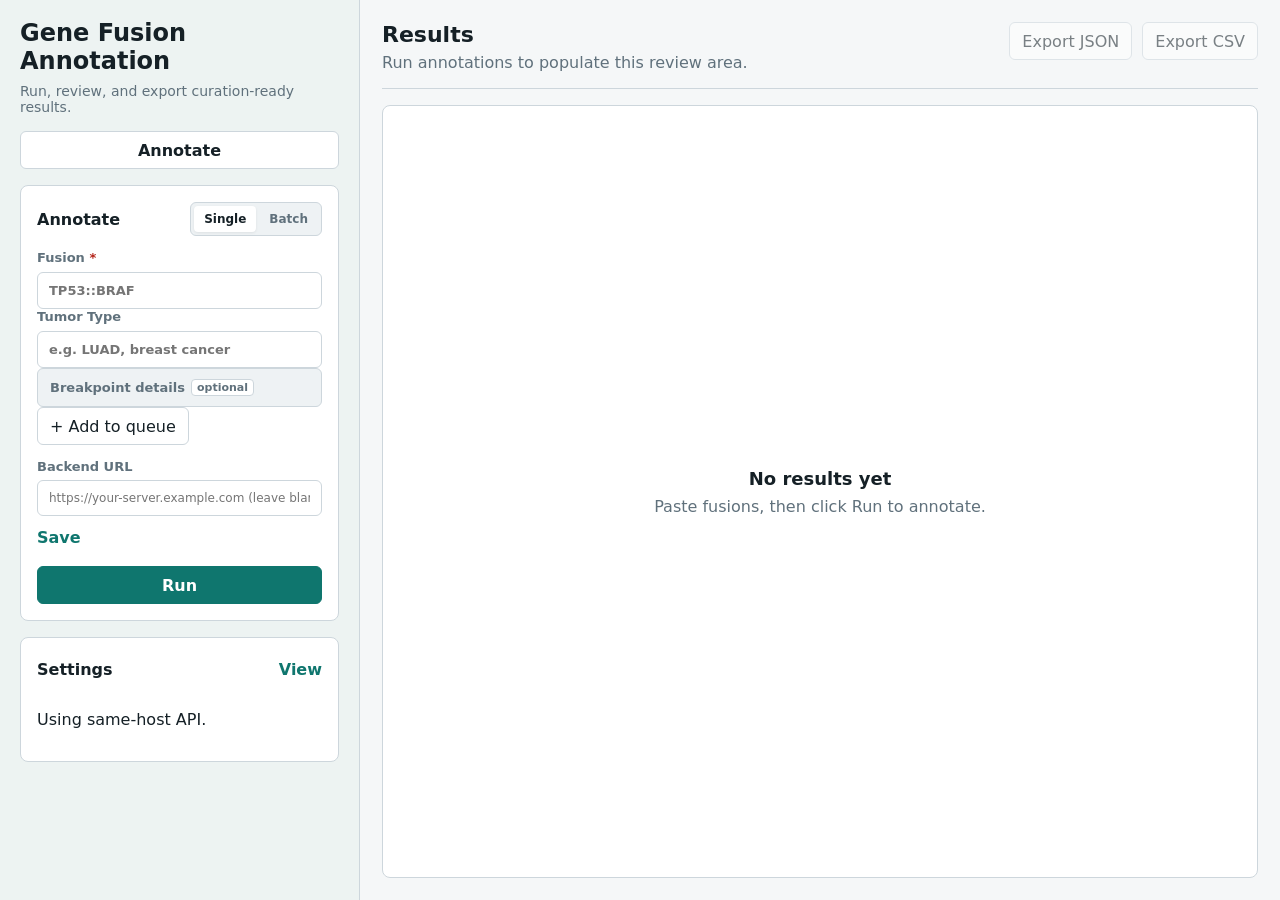
==== src/static/index.html @ 39691797 "Merge a554020ccf8bbc1098bfeec6107797ecc9e87c4e into 196c537ef60b10c49797d7b9e6ab9205f892b9ea" ====
<!doctype html>
<html lang="en">
  <head>
    <meta charset="utf-8" />
    <meta name="viewport" content="width=device-width, initial-scale=1" />
    <title>Agentic Cancer Gene Classification</title>
    <link rel="stylesheet" href="styles.css" />
  </head>
  <body>
    <div class="app-shell">
      <aside class="sidebar">
        <div class="brand">
          <h1>Gene Fusion Annotation</h1>
          <p>Run, review, and export curation-ready results.</p>
        </div>

        <nav class="app-tabs" aria-label="App sections">
          <button class="app-tab active" id="nav-annotate" type="button">Annotate</button>
          <button class="app-tab hidden" id="nav-benchmark" type="button">Benchmark</button>
        </nav>

        <section class="panel" id="annotate-panel">
          <div class="section-heading">
            <h2>Annotate</h2>
            <div class="input-mode-tabs">
              <button class="mode-tab active" id="tab-single" type="button">Single</button>
              <button class="mode-tab" id="tab-batch" type="button">Batch</button>
            </div>
          </div>

          <!-- Single entry mode -->
          <div id="single-mode">
            <label class="field">
              <span>Fusion <span class="required-star">*</span></span>
              <input id="single-fusion" type="text" placeholder="TP53::BRAF" autocomplete="off" spellcheck="false" />
            </label>
            <label class="field">
              <span>Tumor Type</span>
              <input id="single-tumor-type" type="text" placeholder="e.g. LUAD, breast cancer" autocomplete="off" />
            </label>
            <details class="breakpoint-section">
              <summary>Breakpoint details <span class="optional-tag">optional</span></summary>
              <div class="breakpoint-grid">
                <label class="field"><span>5' Exon</span><input id="single-five-exon" type="number" min="1" placeholder="e.g. 5" /></label>
                <label class="field"><span>3' Exon</span><input id="single-three-exon" type="number" min="1" placeholder="e.g. 12" /></label>
                <label class="field"><span>5' Genomic</span><input id="single-five-genomic" type="text" placeholder="chr1:12345" /></label>
                <label class="field"><span>3' Genomic</span><input id="single-three-genomic" type="text" placeholder="chr2:67890" /></label>
                <label class="field"><span>5' Transcript</span><input id="single-five-transcript" type="text" placeholder="NM_..." /></label>
                <label class="field"><span>3' Transcript</span><input id="single-three-transcript" type="text" placeholder="NM_..." /></label>
              </div>
            </details>
            <button id="add-fusion-btn" type="button">+ Add to queue</button>
            <div id="fusion-queue" class="hidden">
              <div class="queue-header">
                <span id="queue-count" class="field-label">0 queued</span>
                <button id="clear-queue-btn" class="text-button" type="button">Clear all</button>
              </div>
              <ul id="queue-list" class="queue-list"></ul>
            </div>
          </div>

          <!-- Batch mode -->
          <div id="batch-mode" class="hidden">
            <div class="batch-grid-wrap">
              <div class="batch-grid-scroll">
                <table class="batch-grid">
                  <colgroup>
                    <col style="width:28px" />
                    <col style="min-width:140px" />
                    <col style="min-width:110px" />
                    <col style="min-width:62px" />
                    <col style="min-width:62px" />
                    <col style="min-width:100px" />
                    <col style="min-width:100px" />
                    <col style="min-width:105px" />
                    <col style="min-width:105px" />
                    <col style="width:30px" />
                  </colgroup>
                  <thead>
                    <tr>
                      <th class="grid-rn"></th>
                      <th class="grid-th grid-th-required">Fusion *</th>
                      <th class="grid-th grid-th-optional">Tumor Type</th>
                      <th class="grid-th grid-th-optional">5′ Exon</th>
                      <th class="grid-th grid-th-optional">3′ Exon</th>
                      <th class="grid-th grid-th-optional">5′ Genomic</th>
                      <th class="grid-th grid-th-optional">3′ Genomic</th>
                      <th class="grid-th grid-th-optional">5′ Transcript</th>
                      <th class="grid-th grid-th-optional">3′ Transcript</th>
                      <th class="grid-del-header"></th>
                    </tr>
                  </thead>
                  <tbody id="batch-grid-body"></tbody>
                </table>
              </div>
              <div class="batch-grid-footer">
                <button id="add-row-btn" class="text-button" type="button">+ Add row</button>
                <span class="field-hint" id="batch-hint"></span>
              </div>
              <p class="batch-legend">* Required · <em>italic</em> columns are optional</p>
            </div>
          </div>

          <div class="api-url-row">
            <span class="field-label">Backend URL</span>
            <input
              id="api-base-url-input"
              type="text"
              placeholder="https://your-server.example.com (leave blank for same-host)"
              autocomplete="off"
            />
            <button class="text-button" id="save-api-url" type="button">Save</button>
          </div>

          <label class="field hidden" id="annotate-backend-field">
            <span>Local Backend</span>
            <select id="annotate-local-backend">
              <option value="">Anthropic SDK</option>
              <option value="claude-code">Claude Code</option>
              <option value="codex">Codex</option>
              <option value="antigravity">Antigravity</option>
            </select>
          </label>

          <button class="primary-action" id="run-button" type="button">Run</button>
        </section>

        <section class="panel hidden" id="benchmark-panel">
          <div class="section-heading">
            <h2>Benchmark</h2>
          </div>

          <label class="field">
            <span>Holdout Genes</span>
            <input id="benchmark-max-genes" type="number" min="1" placeholder="All" />
          </label>

          <label class="field">
            <span>LLM Judge</span>
            <select id="benchmark-judge">
              <option value="skip" selected>Skip</option>
              <option value="run">Run</option>
            </select>
          </label>

          <label class="field">
            <span>Backend</span>
            <select id="benchmark-local-backend">
              <option value="">SDK</option>
              <option value="claude-code">Claude Code</option>
              <option value="codex">Codex</option>
              <option value="antigravity">Antigravity</option>
            </select>
          </label>

          <button class="primary-action" id="run-benchmark-button" type="button">Run Benchmark</button>
        </section>

        <section class="panel compact">
          <div class="section-heading inline">
            <h2>Settings</h2>
            <button class="text-button" id="open-setup" type="button">View</button>
          </div>
          <p id="setup-summary">Configure API tokens and backend URL.</p>
        </section>
      </aside>

      <main class="workspace">
        <header class="workspace-header">
          <div>
            <h2 id="workspace-title">Results</h2>
            <p id="run-summary">Run annotations to populate this review area.</p>
          </div>
          <div class="actions">
            <button id="export-json" type="button" disabled>Export JSON</button>
            <button id="export-csv" type="button" disabled>Export CSV</button>
          </div>
        </header>

        <section class="status-box hidden" id="message-box"></section>

        <div class="results-layout">
          <nav class="gene-index" id="gene-index" aria-label="Gene index"></nav>
          <section class="results-window" id="results-window">
            <div class="empty-state">
              <h3>No results yet</h3>
              <p>Paste fusions, then click Run to annotate.</p>
            </div>
          </section>
        </div>
      </main>
    </div>

    <div class="modal-backdrop hidden" id="setup-modal" role="presentation">
      <section
        class="setup-modal"
        role="dialog"
        aria-modal="true"
        aria-labelledby="setup-title"
      >
        <div class="modal-header">
          <div>
            <h2 id="setup-title">Settings</h2>
            <p>Configure API keys and backend connection.</p>
          </div>
          <button class="icon-button" id="close-setup" type="button" aria-label="Close">x</button>
        </div>

        <section class="integration-panel">
          <div class="setup-card-header">
            <div>
              <h3>Backend API URL</h3>
              <p id="api-url-status">Configure the annotation server URL for GitHub Pages hosting.</p>
            </div>
          </div>
          <p>
            When running this app from GitHub Pages, point it at your deployed
            AGCG API server. Leave blank when serving from the same host as the API.
          </p>
          <div class="installer-box">
            <span>Server URL</span>
            <input
              id="api-base-url-modal"
              type="text"
              autocomplete="off"
              placeholder="https://your-server.example.com"
            />
            <button id="save-api-url-modal" type="button">Save Backend URL</button>
          </div>
        </section>

        <section class="integration-panel">
          <div class="setup-card-header">
            <div>
              <h3>OncoKB API token</h3>
              <p id="oncokb-status">Configure OncoKB membership lookup.</p>
            </div>
          </div>
          <p>
            Paste your OncoKB API token to enable membership lookup during annotation.
            The token is sent with each API request.
          </p>
          <div class="installer-box">
            <span>API token</span>
            <input
              id="oncokb-token-input"
              type="password"
              autocomplete="off"
              placeholder="Paste OncoKB API token"
            />
            <button id="save-oncokb-token" type="button">Save OncoKB Token</button>
          </div>
          <a href="https://www.oncokb.org/account/settings" target="_blank" rel="noreferrer">
            OncoKB account settings
          </a>
        </section>

        <section class="integration-panel">
          <div class="setup-card-header">
            <div>
              <h3>NCBI API key</h3>
              <p id="ncbi-status">Improves PubMed retrieval throughput.</p>
            </div>
          </div>
          <p>
            Add an NCBI API key to raise PubMed E-utilities limits during literature retrieval.
          </p>
          <div class="installer-box">
            <span>API key</span>
            <input
              id="ncbi-api-key-input"
              type="password"
              autocomplete="off"
              placeholder="Paste NCBI API key"
            />
            <button id="save-ncbi-api-key" type="button">Save NCBI API Key</button>
          </div>
          <a href="https://support.nlm.nih.gov/kbArticle/?pn=KA-05317" target="_blank" rel="noreferrer">
            NCBI API key setup
          </a>
        </section>

        <section class="install-output hidden" id="install-output"></section>

        <div class="modal-footer">
          <button class="primary-action" id="dismiss-setup" type="button">Done</button>
        </div>
      </section>
    </div>

    <script src="app.js"></script>
  </body>
</html>
---- src/static/styles.css ----
:root {
  color-scheme: light;
  --bg: #f5f7f8;
  --surface: #ffffff;
  --surface-strong: #eef2f4;
  --line: #cdd6dc;
  --text: #152026;
  --muted: #60717c;
  --accent: #0f766e;
  --accent-strong: #0b5f59;
  --danger: #b42318;
  --warning: #9a6700;
  --ok: #157347;
  --shadow: 0 18px 40px rgba(22, 34, 42, 0.12);
}

* {
  box-sizing: border-box;
}

body {
  margin: 0;
  min-height: 100vh;
  overflow: hidden;
  background: var(--bg);
  color: var(--text);
  font-family:
    Inter, ui-sans-serif, system-ui, -apple-system, BlinkMacSystemFont, "Segoe UI",
    sans-serif;
  letter-spacing: 0;
}

button,
input,
select,
textarea {
  font: inherit;
}

button {
  border: 1px solid var(--line);
  background: var(--surface);
  color: var(--text);
  border-radius: 6px;
  min-height: 38px;
  padding: 8px 12px;
  cursor: pointer;
}

button:disabled {
  cursor: not-allowed;
  opacity: 0.55;
}

.app-shell {
  display: grid;
  grid-template-columns: minmax(300px, 360px) 1fr;
  height: 100vh;
  min-height: 0;
  overflow: hidden;
}

.sidebar {
  display: flex;
  flex-direction: column;
  gap: 16px;
  min-height: 0;
  overflow: auto;
  border-right: 1px solid var(--line);
  background: #edf3f2;
  padding: 20px;
}

.brand h1,
.brand p,
.workspace-header h2,
.workspace-header p,
.section-heading h2,
.setup-modal h2,
.setup-modal h3,
.setup-modal p {
  margin: 0;
}

.brand h1 {
  font-size: 24px;
  line-height: 1.15;
}

.brand p {
  margin-top: 8px;
  color: var(--muted);
  font-size: 14px;
}

.panel {
  display: flex;
  flex-direction: column;
  gap: 14px;
  border: 1px solid var(--line);
  border-radius: 8px;
  background: var(--surface);
  padding: 16px;
}

.panel.compact {
  gap: 10px;
}

.app-tabs {
  display: flex;
  gap: 6px;
}

.app-tab {
  flex: 1;
  border-color: transparent;
  background: transparent;
  color: var(--muted);
  font-weight: 700;
}

.app-tab.active {
  border-color: var(--line);
  background: var(--surface);
  color: var(--text);
}

.section-heading {
  display: flex;
  align-items: center;
  justify-content: space-between;
}

.section-heading h2 {
  font-size: 16px;
}

.section-heading.inline {
  gap: 10px;
}

.field {
  display: flex;
  flex-direction: column;
  gap: 7px;
  color: var(--muted);
  font-size: 13px;
  font-weight: 600;
}

.field-hint {
  color: var(--accent);
  font-size: 12px;
  font-weight: 600;
}

.field-label {
  color: var(--muted);
  font-size: 13px;
  font-weight: 600;
}

textarea,
input,
select {
  width: 100%;
  border: 1px solid var(--line);
  border-radius: 6px;
  background: var(--surface);
  color: var(--text);
  padding: 10px 11px;
}

textarea {
  resize: vertical;
  min-height: 120px;
  line-height: 1.45;
}

.api-url-row {
  display: flex;
  flex-direction: column;
  gap: 6px;
}

.api-url-row input {
  font-size: 12px;
}

.api-url-row .text-button {
  align-self: flex-start;
}

.primary-action {
  border-color: var(--accent);
  background: var(--accent);
  color: #ffffff;
  font-weight: 700;
}

.primary-action:hover:not(:disabled) {
  background: var(--accent-strong);
}

.text-button {
  min-height: 30px;
  border: 0;
  padding: 4px 0;
  background: transparent;
  color: var(--accent);
  font-weight: 700;
}

.workspace {
  display: flex;
  flex-direction: column;
  min-width: 0;
  min-height: 0;
  overflow: hidden;
  padding: 22px;
}

.workspace-header {
  display: flex;
  align-items: flex-start;
  justify-content: space-between;
  gap: 18px;
  border-bottom: 1px solid var(--line);
  padding-bottom: 16px;
}

.workspace-header h2 {
  font-size: 22px;
}

.workspace-header p {
  margin-top: 6px;
  color: var(--muted);
}

.actions {
  display: flex;
  flex-wrap: wrap;
  gap: 10px;
}

.status-box {
  margin-top: 12px;
  border: 1px solid var(--line);
  border-radius: 8px;
  background: var(--surface);
  padding: 12px 14px;
}

.status-box.error {
  border-color: #f3b4af;
  background: #fff4f2;
  color: var(--danger);
}

.status-box.info {
  border-color: #b9d9d5;
  background: #eef9f7;
}

/* Gene index + results layout */

.results-layout {
  display: flex;
  flex: 1;
  min-height: 0;
  gap: 12px;
  margin-top: 16px;
}

.gene-index {
  display: flex;
  flex-direction: column;
  gap: 2px;
  width: 130px;
  flex-shrink: 0;
  overflow-y: auto;
  padding: 4px 0;
}

.gene-index:empty {
  display: none;
}

.gene-index-item {
  border: 1px solid transparent;
  border-radius: 6px;
  background: transparent;
  color: var(--muted);
  padding: 5px 8px;
  text-align: left;
  font-size: 12px;
  font-weight: 600;
  min-height: 0;
  cursor: pointer;
  white-space: nowrap;
  overflow: hidden;
  text-overflow: ellipsis;
  transition: background 0.1s, color 0.1s;
}

.gene-index-item:hover {
  background: var(--surface-strong);
  color: var(--text);
  border-color: var(--line);
}

.gene-index-item.active {
  background: var(--surface-strong);
  color: var(--accent);
  border-color: var(--line);
}

.results-window {
  flex: 1;
  min-height: 0;
  border: 1px solid var(--line);
  border-radius: 8px;
  background: var(--surface);
  overflow-y: auto;
  overflow-x: hidden;
}

.empty-state {
  display: grid;
  min-height: 100%;
  place-content: center;
  padding: 20px;
  text-align: center;
}

.empty-state h3 {
  margin: 0;
  font-size: 18px;
}

.empty-state p {
  margin: 8px 0 0;
  color: var(--muted);
}

.annotation-list {
  display: grid;
  gap: 14px;
  padding: 14px;
}

.annotation-card {
  border: 1px solid var(--line);
  border-radius: 8px;
  padding: 14px;
  background: #fbfcfc;
}

.annotation-card header {
  display: flex;
  align-items: baseline;
  justify-content: space-between;
  gap: 12px;
  margin-bottom: 12px;
}

.annotation-card h3 {
  margin: 0;
  font-size: 18px;
}

.annotation-card .subtle {
  color: var(--muted);
  font-size: 13px;
}

.review-badges {
  display: flex;
  flex-wrap: wrap;
  gap: 6px;
  margin-top: 8px;
}

.review-badge {
  display: inline-flex;
  align-items: center;
  min-height: 24px;
  border: 1px solid var(--line);
  border-radius: 999px;
  padding: 3px 8px;
  background: var(--surface-strong);
  color: var(--muted);
  font-size: 12px;
  font-weight: 700;
  line-height: 1.2;
  white-space: nowrap;
}

.review-badge.high {
  border-color: #b8dec9;
  background: #dff3e8;
  color: var(--ok);
}

.review-badge.medium {
  border-color: #d4c39b;
  background: #fff6db;
  color: #7c5a00;
}

.review-badge.context {
  border-color: #b9d9d5;
  background: #eef9f7;
  color: var(--accent-strong);
}

.review-badge.low {
  border-color: #d6dce1;
  background: #f2f5f7;
  color: var(--muted);
}

.status-pill {
  display: inline-flex;
  align-items: center;
  min-height: 24px;
  border-radius: 999px;
  padding: 3px 9px;
  background: var(--surface-strong);
  color: var(--muted);
  font-size: 12px;
  font-weight: 700;
  white-space: nowrap;
}

.annotation-fields {
  display: grid;
  grid-template-columns: repeat(2, minmax(220px, 1fr));
  gap: 12px;
}

.annotation-fields .wide {
  grid-column: 1 / -1;
}

.benchmark-report {
  display: grid;
  gap: 14px;
  padding: 14px;
}

.metric-grid {
  display: grid;
  grid-template-columns: repeat(3, minmax(160px, 1fr));
  gap: 12px;
}

.metric-card {
  display: grid;
  gap: 6px;
  border: 1px solid var(--line);
  border-radius: 8px;
  background: #fbfcfc;
  padding: 14px;
}

.metric-card span,
.metric-card small {
  color: var(--muted);
  font-size: 12px;
  font-weight: 700;
}

.metric-card strong {
  font-size: 28px;
  line-height: 1;
}

.benchmark-table-wrap {
  overflow: auto;
  border: 1px solid var(--line);
  border-radius: 8px;
  background: #fbfcfc;
}

.benchmark-table {
  width: 100%;
  border-collapse: collapse;
  min-width: 760px;
  font-size: 13px;
}

.benchmark-table th,
.benchmark-table td {
  border-bottom: 1px solid var(--line);
  padding: 9px 10px;
  text-align: left;
  vertical-align: top;
}

.benchmark-table th {
  color: var(--muted);
  font-size: 12px;
  font-weight: 800;
}

.benchmark-table tr:last-child td {
  border-bottom: 0;
}

.modal-backdrop {
  position: fixed;
  inset: 0;
  display: grid;
  place-items: center;
  padding: 24px;
  background: rgba(15, 23, 42, 0.42);
}

.setup-modal {
  width: min(760px, 100%);
  max-height: min(720px, 92vh);
  overflow: auto;
  border-radius: 8px;
  background: var(--surface);
  box-shadow: var(--shadow);
  padding: 20px;
}

.modal-header,
.modal-footer,
.setup-card-header {
  display: flex;
  align-items: center;
  justify-content: space-between;
  gap: 14px;
}

.modal-header p {
  margin-top: 6px;
  color: var(--muted);
}

.icon-button {
  width: 36px;
  min-height: 36px;
  padding: 0;
}

.integration-panel {
  margin-top: 16px;
  border: 1px solid var(--line);
  border-radius: 8px;
  padding: 16px;
}

.integration-panel p {
  margin: 8px 0 0;
  color: var(--muted);
  font-size: 14px;
  line-height: 1.4;
}

.integration-panel a {
  color: var(--accent);
  font-weight: 700;
}

.installer-box {
  display: grid;
  gap: 8px;
  margin: 14px 0;
  border: 1px solid var(--line);
  border-radius: 8px;
  background: #f7faf9;
  padding: 12px;
}

.installer-box > span {
  color: var(--muted);
  font-size: 12px;
  font-weight: 700;
  text-transform: uppercase;
}

#save-api-url-modal,
#save-ncbi-api-key,
#save-oncokb-token {
  justify-self: start;
  border-color: var(--accent);
  color: var(--accent);
  font-weight: 700;
}

.install-output {
  margin-top: 16px;
  border: 1px solid var(--line);
  border-radius: 8px;
  background: #fbfcfc;
  padding: 14px;
}

.install-output.error {
  border-color: #f3b4af;
  background: #fff4f2;
}

.install-output h3 {
  margin: 0 0 8px;
}

.install-output p {
  margin: 8px 0;
}

.modal-footer {
  margin-top: 18px;
  justify-content: flex-end;
}

/* Input mode tabs */

.input-mode-tabs {
  display: flex;
  gap: 3px;
  border: 1px solid var(--line);
  border-radius: 6px;
  padding: 3px;
  background: var(--surface-strong);
}

.mode-tab {
  flex: 1;
  border: none;
  border-radius: 4px;
  background: transparent;
  color: var(--muted);
  font-size: 12px;
  font-weight: 700;
  min-height: 26px;
  padding: 3px 10px;
  transition: background 0.12s, color 0.12s;
}

.mode-tab.active {
  background: var(--surface);
  color: var(--text);
  box-shadow: 0 1px 3px rgba(0, 0, 0, 0.07);
}

/* Required star */

.required-star {
  color: var(--danger);
  font-weight: 700;
}

/* Breakpoint collapsible */

.breakpoint-section {
  border: 1px solid var(--line);
  border-radius: 6px;
  padding: 10px 12px;
  background: var(--surface-strong);
}

.breakpoint-section summary {
  cursor: pointer;
  font-size: 13px;
  font-weight: 600;
  color: var(--muted);
  list-style: none;
  user-select: none;
  display: flex;
  align-items: center;
  gap: 6px;
}

.breakpoint-section summary::-webkit-details-marker {
  display: none;
}

.breakpoint-section[open] summary {
  margin-bottom: 10px;
}

.optional-tag {
  display: inline-block;
  border: 1px solid var(--line);
  border-radius: 4px;
  padding: 1px 5px;
  font-size: 11px;
  font-weight: 600;
  color: var(--muted);
  background: var(--surface);
}

.breakpoint-grid {
  display: grid;
  grid-template-columns: 1fr 1fr;
  gap: 8px;
}

/* Queue */

#fusion-queue {
  border-top: 1px solid var(--line);
  padding-top: 10px;
}

.queue-header {
  display: flex;
  align-items: center;
  justify-content: space-between;
  margin-bottom: 6px;
}

.queue-list {
  list-style: none;
  margin: 0;
  padding: 0;
  display: flex;
  flex-direction: column;
  gap: 4px;
  max-height: 150px;
  overflow-y: auto;
}

.queue-item {
  display: flex;
  align-items: center;
  gap: 6px;
  border: 1px solid var(--line);
  border-radius: 6px;
  padding: 5px 8px;
  background: var(--surface-strong);
  font-size: 12px;
}

.queue-fusion {
  font-weight: 700;
  color: var(--text);
  flex: 1;
  overflow: hidden;
  text-overflow: ellipsis;
  white-space: nowrap;
}

.queue-meta {
  color: var(--muted);
  flex-shrink: 0;
  font-size: 11px;
}

.queue-remove {
  width: 22px;
  min-height: 22px;
  padding: 0;
  border: none;
  background: transparent;
  color: var(--muted);
  font-size: 16px;
  line-height: 1;
  flex-shrink: 0;
}

.queue-remove:hover {
  color: var(--danger);
}

/* Batch spreadsheet grid */

body.batch-active .app-shell {
  grid-template-columns: minmax(500px, min(920px, 67vw)) 1fr;
}

.batch-grid-wrap {
  display: flex;
  flex-direction: column;
  gap: 8px;
}

.batch-grid-scroll {
  overflow-x: auto;
  border: 1px solid var(--line);
  border-radius: 6px;
}

.batch-grid {
  border-collapse: collapse;
  width: max-content;
  min-width: 100%;
  font-size: 12px;
  table-layout: fixed;
}

/* Header row */

.grid-rn {
  width: 28px;
  background: var(--surface-strong);
  border-right: 1px solid var(--line);
  border-bottom: 1px solid var(--line);
  padding: 0;
  text-align: center;
  color: var(--muted);
  font-size: 11px;
  user-select: none;
}

.batch-grid tbody .grid-rn {
  padding: 0 4px;
  font-size: 11px;
  color: var(--muted);
}

.grid-th {
  background: var(--surface-strong);
  border-bottom: 2px solid var(--line);
  border-right: 1px solid var(--line);
  padding: 5px 8px;
  text-align: left;
  font-size: 11px;
  font-weight: 700;
  color: var(--muted);
  white-space: nowrap;
  user-select: none;
}

.grid-th:last-of-type {
  border-right: none;
}

.grid-th-required {
  color: var(--accent);
}

.grid-th-optional {
  font-style: italic;
  font-weight: 600;
}

.grid-del-header {
  width: 30px;
  background: var(--surface-strong);
  border-bottom: 2px solid var(--line);
}

/* Data cells */

.grid-cell {
  border-bottom: 1px solid var(--line);
  border-right: 1px solid var(--line);
  padding: 0;
}

.grid-cell input {
  display: block;
  width: 100%;
  border: none;
  border-radius: 0;
  background: transparent;
  color: var(--text);
  padding: 5px 7px;
  font-size: 12px;
  outline: none;
  min-height: 0;
}

.grid-cell input:focus {
  background: #eef9f7;
  box-shadow: inset 0 0 0 2px var(--accent);
  position: relative;
  z-index: 1;
}

.grid-cell-required input::placeholder {
  color: #a8c9c5;
}

.grid-del-cell {
  width: 30px;
  border-bottom: 1px solid var(--line);
  text-align: center;
  vertical-align: middle;
}

.grid-del-btn {
  border: none;
  background: transparent;
  color: var(--muted);
  min-height: 0;
  padding: 2px 5px;
  font-size: 14px;
  line-height: 1;
}

.grid-del-btn:hover {
  color: var(--danger);
}

/* Remove bottom border from last row */
.batch-grid tbody tr:last-child .grid-cell,
.batch-grid tbody tr:last-child .grid-del-cell,
.batch-grid tbody tr:last-child .grid-rn {
  border-bottom: none;
}

.batch-grid-footer {
  display: flex;
  align-items: center;
  gap: 12px;
}

.batch-legend {
  margin: 0;
  color: var(--muted);
  font-size: 11px;
}

/* Supporting evidence section */

.supporting-evidence {
  margin-top: 14px;
  padding-top: 14px;
  border-top: 1px solid var(--line);
}

.supporting-evidence-heading {
  margin: 0 0 10px;
  font-size: 11px;
  font-weight: 800;
  color: var(--muted);
  text-transform: uppercase;
  letter-spacing: 0.06em;
}

.retrieval-details {
  margin-bottom: 8px;
}

.retrieval-summary {
  display: flex;
  align-items: center;
  gap: 5px;
  cursor: pointer;
  list-style: none;
  user-select: none;
}

.retrieval-summary::-webkit-details-marker {
  display: none;
}

.retrieval-count-label {
  font-size: 12px;
  font-weight: 700;
  color: var(--muted);
}

.retrieval-info-icon {
  font-size: 13px;
  color: var(--muted);
  cursor: help;
  line-height: 1;
}

.retrieval-pmid-grid {
  margin-top: 7px;
}

.citation-links {
  margin-bottom: 10px;
}

.citation-link-list {
  display: flex;
  flex-wrap: wrap;
  gap: 5px;
  margin-top: 5px;
}

.citation-link {
  display: inline-flex;
  align-items: center;
  border: 1px solid var(--line);
  border-radius: 5px;
  padding: 2px 8px;
  background: var(--surface-strong);
  color: var(--accent);
  font-size: 12px;
  font-weight: 600;
  text-decoration: none;
  white-space: nowrap;
}

.citation-link:hover {
  background: #eef9f7;
  border-color: var(--accent);
}

.quote-list {
  display: grid;
  gap: 7px;
}

.supporting-quote {
  margin: 0;
  border-left: 3px solid var(--accent);
  border-radius: 0 6px 6px 0;
  padding: 8px 12px;
  background: var(--surface-strong);
}

.supporting-quote p {
  margin: 0 0 4px;
  font-size: 13px;
  line-height: 1.5;
  font-style: italic;
  color: var(--text);
}

.supporting-quote cite {
  font-size: 11px;
  font-weight: 700;
  font-style: normal;
  color: var(--muted);
}

.supporting-quote cite a {
  color: var(--accent);
  text-decoration: none;
}

.supporting-quote cite a:hover {
  text-decoration: underline;
}

.hidden {
  display: none !important;
}

@media (max-width: 900px) {
  body {
    overflow: auto;
  }

  .app-shell {
    grid-template-columns: 1fr;
    height: auto;
    min-height: 100vh;
    overflow: visible;
  }

  .sidebar {
    overflow: visible;
    border-right: 0;
    border-bottom: 1px solid var(--line);
  }

  .workspace {
    min-height: 80vh;
  }

  .results-layout {
    flex-direction: column;
  }

  .gene-index {
    flex-direction: row;
    width: auto;
    flex-wrap: wrap;
    overflow-x: auto;
  }

  .results-window {
    min-height: 60vh;
  }

  .annotation-fields {
    grid-template-columns: 1fr;
  }

  .metric-grid {
    grid-template-columns: 1fr;
  }

  .workspace-header {
    flex-direction: column;
  }
}
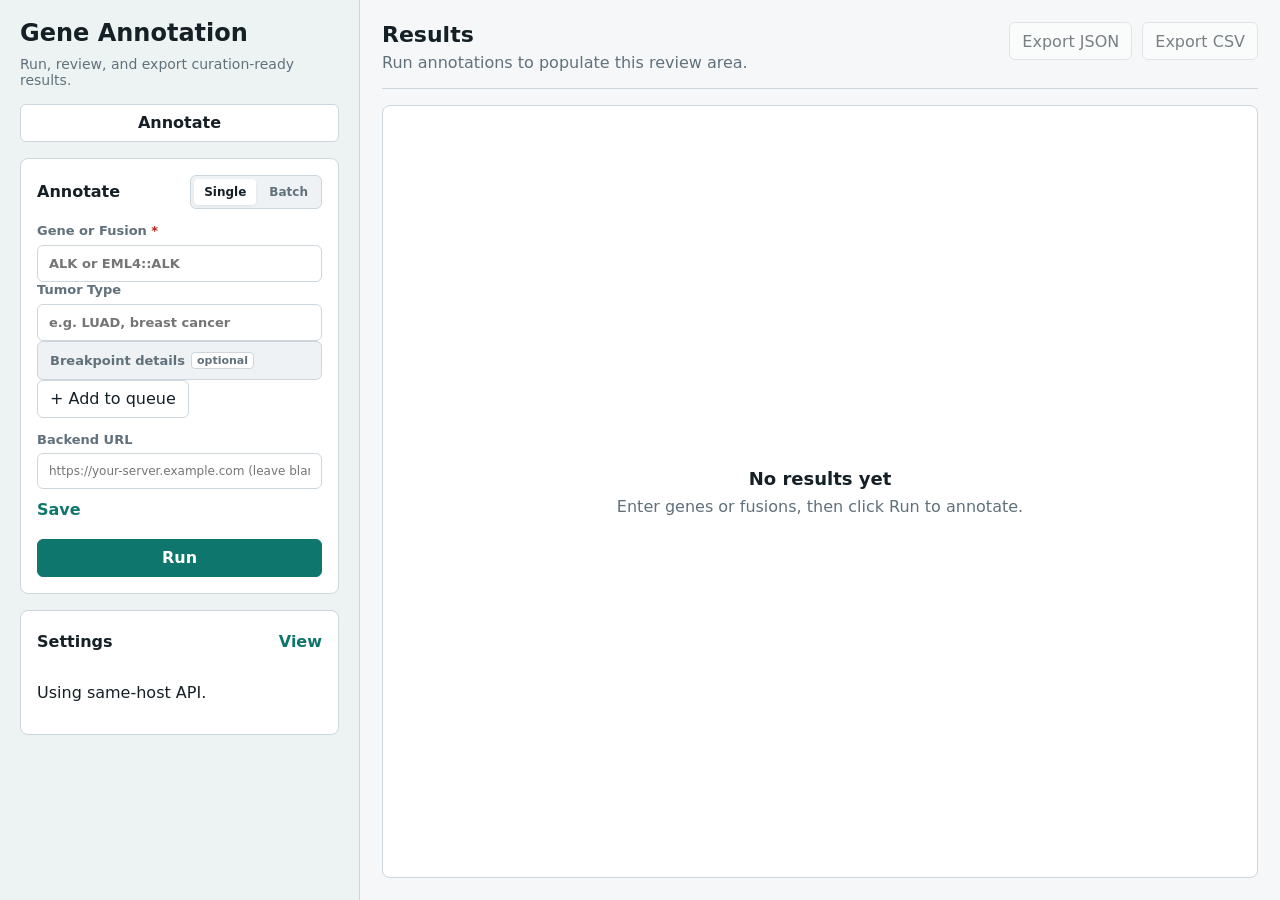
==== commit 3daa45f8: "Allow singleton gene annotation inputs" ====
--- a/src/static/index.html
+++ b/src/static/index.html
@@ -10,7 +10,7 @@
     <div class="app-shell">
       <aside class="sidebar">
         <div class="brand">
-          <h1>Gene Fusion Annotation</h1>
+          <h1>Gene Annotation</h1>
           <p>Run, review, and export curation-ready results.</p>
         </div>
 
@@ -31,8 +31,8 @@
           <!-- Single entry mode -->
           <div id="single-mode">
             <label class="field">
-              <span>Fusion <span class="required-star">*</span></span>
-              <input id="single-fusion" type="text" placeholder="TP53::BRAF" autocomplete="off" spellcheck="false" />
+              <span>Gene or Fusion <span class="required-star">*</span></span>
+              <input id="single-fusion" type="text" placeholder="ALK or EML4::ALK" autocomplete="off" spellcheck="false" />
             </label>
             <label class="field">
               <span>Tumor Type</span>
@@ -79,7 +79,7 @@
                   <thead>
                     <tr>
                       <th class="grid-rn"></th>
-                      <th class="grid-th grid-th-required">Fusion *</th>
+                      <th class="grid-th grid-th-required">Gene/Fusion *</th>
                       <th class="grid-th grid-th-optional">Tumor Type</th>
                       <th class="grid-th grid-th-optional">5′ Exon</th>
                       <th class="grid-th grid-th-optional">3′ Exon</th>
@@ -184,7 +184,7 @@
           <section class="results-window" id="results-window">
             <div class="empty-state">
               <h3>No results yet</h3>
-              <p>Paste fusions, then click Run to annotate.</p>
+              <p>Enter genes or fusions, then click Run to annotate.</p>
             </div>
           </section>
         </div>
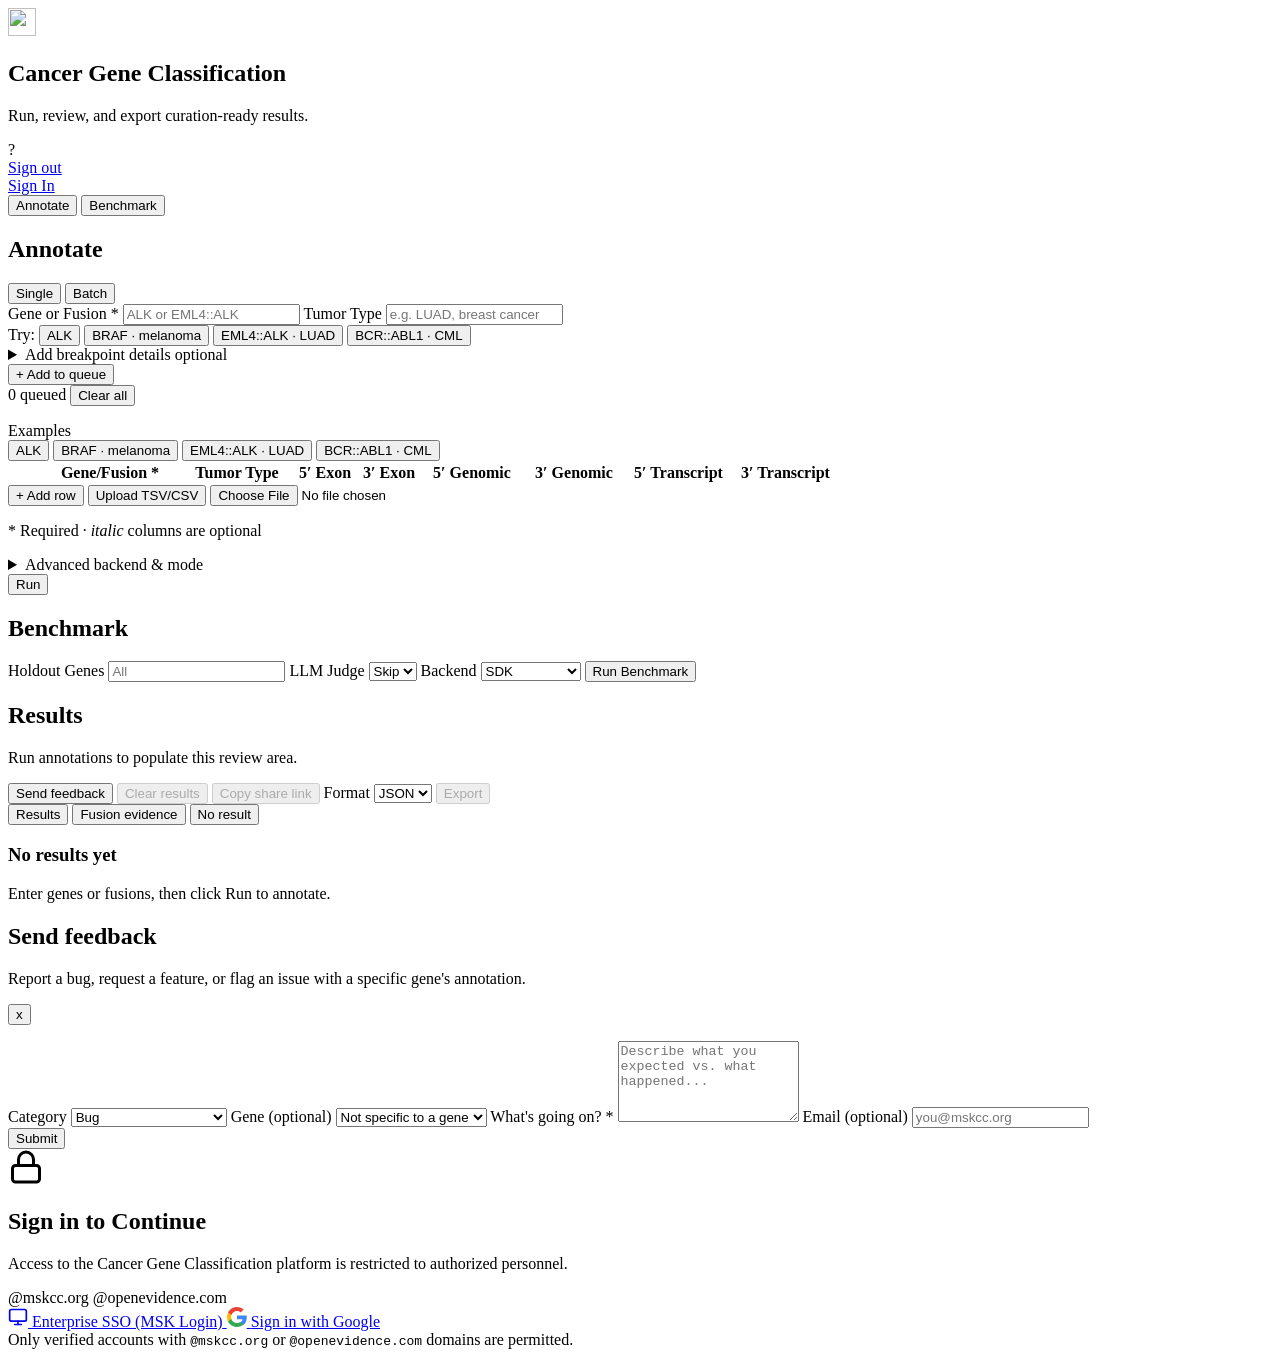
==== commit fa4d3c4d: "Add Enterprise SSO, Google OAuth, SAML 2.0 claims, and JIT provisioning - Add Enterprise SAML 2.0 en" ====
--- a/src/static/index.html
+++ b/src/static/index.html
@@ -4,14 +4,38 @@
     <meta charset="utf-8" />
     <meta name="viewport" content="width=device-width, initial-scale=1" />
     <title>Agentic Cancer Gene Classification</title>
-    <link rel="stylesheet" href="styles.css" />
+    <link rel="icon" type="image/svg+xml" href="/static/favicon.svg" />
+    <link rel="icon" type="image/png" sizes="32x32" href="/static/favicon-32.png" />
+    <link rel="icon" type="image/png" sizes="16x16" href="/static/favicon-16.png" />
+    <link rel="apple-touch-icon" sizes="180x180" href="/static/favicon-180.png" />
+    <link rel="stylesheet" href="/static/styles.css" />
   </head>
   <body>
     <div class="app-shell">
       <aside class="sidebar">
         <div class="brand">
-          <h1>Gene Annotation</h1>
+          <div class="brand-title">
+            <img class="brand-icon" src="/static/favicon.svg" alt="" width="28" height="28" />
+            <h1>Cancer Gene Classification</h1>
+          </div>
           <p>Run, review, and export curation-ready results.</p>
+        </div>
+
+        <div class="user-auth-bar hidden" id="user-auth-bar">
+          <div class="user-profile hidden" id="user-profile">
+            <div class="user-avatar" id="user-avatar">?</div>
+            <div class="user-info">
+              <div class="user-name-row">
+                <span class="user-name" id="user-name"></span>
+                <span class="user-role-badge" id="user-role"></span>
+              </div>
+              <span class="user-email" id="user-email"></span>
+            </div>
+            <a class="signout-link" id="signout-btn" href="/auth/logout" title="Sign out">Sign out</a>
+          </div>
+          <div class="user-signin hidden" id="user-signin">
+            <a class="signin-button-sm" id="header-signin-btn" href="/auth/login">Sign In</a>
+          </div>
         </div>
 
         <nav class="app-tabs" aria-label="App sections">
@@ -38,8 +62,15 @@
               <span>Tumor Type</span>
               <input id="single-tumor-type" type="text" placeholder="e.g. LUAD, breast cancer" autocomplete="off" />
             </label>
+            <div class="input-examples-compact" aria-label="Valid input examples">
+              <span class="examples-label">Try:</span>
+              <button class="example-pill" type="button" data-example-id="alk-gene" data-example-mode="single">ALK</button>
+              <button class="example-pill" type="button" data-example-id="braf-gene" data-example-mode="single">BRAF · melanoma</button>
+              <button class="example-pill" type="button" data-example-id="eml4-alk-fusion" data-example-mode="single">EML4::ALK · LUAD</button>
+              <button class="example-pill" type="button" data-example-id="bcr-abl1-fusion" data-example-mode="single">BCR::ABL1 · CML</button>
+            </div>
             <details class="breakpoint-section">
-              <summary>Breakpoint details <span class="optional-tag">optional</span></summary>
+              <summary>Add breakpoint details <span class="optional-tag">optional</span></summary>
               <div class="breakpoint-grid">
                 <label class="field"><span>5' Exon</span><input id="single-five-exon" type="number" min="1" placeholder="e.g. 5" /></label>
                 <label class="field"><span>3' Exon</span><input id="single-three-exon" type="number" min="1" placeholder="e.g. 12" /></label>
@@ -49,7 +80,7 @@
                 <label class="field"><span>3' Transcript</span><input id="single-three-transcript" type="text" placeholder="NM_..." /></label>
               </div>
             </details>
-            <button id="add-fusion-btn" type="button">+ Add to queue</button>
+            <button class="text-button" id="add-fusion-btn" type="button">+ Add to queue</button>
             <div id="fusion-queue" class="hidden">
               <div class="queue-header">
                 <span id="queue-count" class="field-label">0 queued</span>
@@ -62,6 +93,15 @@
           <!-- Batch mode -->
           <div id="batch-mode" class="hidden">
             <div class="batch-grid-wrap">
+              <div class="input-examples" aria-label="Valid batch input examples">
+                <span class="field-label">Examples</span>
+                <div class="example-pill-row">
+                  <button class="example-pill" type="button" data-example-id="alk-gene" data-example-mode="batch">ALK</button>
+                  <button class="example-pill" type="button" data-example-id="braf-gene" data-example-mode="batch">BRAF · melanoma</button>
+                  <button class="example-pill" type="button" data-example-id="eml4-alk-fusion" data-example-mode="batch">EML4::ALK · LUAD</button>
+                  <button class="example-pill" type="button" data-example-id="bcr-abl1-fusion" data-example-mode="batch">BCR::ABL1 · CML</button>
+                </div>
+              </div>
               <div class="batch-grid-scroll">
                 <table class="batch-grid">
                   <colgroup>
@@ -94,33 +134,52 @@
                 </table>
               </div>
               <div class="batch-grid-footer">
-                <button id="add-row-btn" class="text-button" type="button">+ Add row</button>
+                <div class="batch-grid-footer-actions">
+                  <button id="add-row-btn" class="text-button" type="button">+ Add row</button>
+                  <button id="batch-upload-btn" type="button">Upload TSV/CSV</button>
+                  <input
+                    id="batch-upload-input"
+                    type="file"
+                    accept=".tsv,.csv,text/tab-separated-values,text/csv,text/plain"
+                    class="hidden"
+                  />
+                </div>
                 <span class="field-hint" id="batch-hint"></span>
               </div>
               <p class="batch-legend">* Required · <em>italic</em> columns are optional</p>
             </div>
           </div>
 
-          <div class="api-url-row">
-            <span class="field-label">Backend URL</span>
-            <input
-              id="api-base-url-input"
-              type="text"
-              placeholder="https://your-server.example.com (leave blank for same-host)"
-              autocomplete="off"
-            />
-            <button class="text-button" id="save-api-url" type="button">Save</button>
-          </div>
-
-          <label class="field hidden" id="annotate-backend-field">
-            <span>Local Backend</span>
-            <select id="annotate-local-backend">
-              <option value="">Anthropic SDK</option>
-              <option value="claude-code">Claude Code</option>
-              <option value="codex">Codex</option>
-              <option value="antigravity">Antigravity</option>
-            </select>
-          </label>
+          <details class="breakpoint-section">
+            <summary>Advanced <span class="optional-tag">backend &amp; mode</span></summary>
+            <div class="breakpoint-grid">
+              <label class="field hidden" id="annotate-backend-field">
+                <span>Local Backend</span>
+                <select id="annotate-local-backend">
+                  <option value="">Anthropic SDK</option>
+                  <option value="claude-code">Claude Code</option>
+                  <option value="codex">Codex</option>
+                  <option value="antigravity">Antigravity</option>
+                </select>
+              </label>
+
+              <label class="field">
+                <span>Annotation Mode</span>
+                <select id="annotate-mode">
+                  <option value="full">Full</option>
+                  <option value="core">Core</option>
+                </select>
+              </label>
+
+              <label class="field checkbox-field">
+                <span>OncoKB Fast Path</span>
+                <span class="checkbox-control">
+                  <input id="skip-literature-oncokb" type="checkbox" />
+                  <span>Skip PubMed for OncoKB genes</span>
+                </span>
+              </label>
+            </div>
+          </details>
 
           <button class="primary-action" id="run-button" type="button">Run</button>
         </section>
@@ -156,14 +215,17 @@
           <button class="primary-action" id="run-benchmark-button" type="button">Run Benchmark</button>
         </section>
 
-        <section class="panel compact">
-          <div class="section-heading inline">
-            <h2>Settings</h2>
-            <button class="text-button" id="open-setup" type="button">View</button>
-          </div>
-          <p id="setup-summary">Configure API tokens and backend URL.</p>
-        </section>
       </aside>
+
+      <div
+        class="sidebar-resizer"
+        id="sidebar-resizer"
+        role="separator"
+        aria-label="Resize sidebar"
+        aria-orientation="vertical"
+        tabindex="0"
+        title="Drag to resize sidebar. Double-click to reset."
+      ></div>
 
       <main class="workspace">
         <header class="workspace-header">
@@ -172,12 +234,28 @@
             <p id="run-summary">Run annotations to populate this review area.</p>
           </div>
           <div class="actions">
-            <button id="export-json" type="button" disabled>Export JSON</button>
-            <button id="export-csv" type="button" disabled>Export CSV</button>
+            <button id="open-feedback" type="button" class="feedback-button">Send feedback</button>
+            <button id="clear-results" type="button" disabled>Clear results</button>
+            <button id="share-run" type="button" disabled title="Copy a link to this run — only works for peers who can reach the same Backend URL">Copy share link</button>
+            <label class="export-control" for="export-format">
+              <span>Format</span>
+              <select id="export-format">
+                <option value="json">JSON</option>
+                <option value="csv">CSV</option>
+                <option value="pdf">PDF</option>
+              </select>
+            </label>
+            <button id="export-button" type="button" disabled>Export</button>
           </div>
         </header>
 
         <section class="status-box hidden" id="message-box"></section>
+
+        <div class="results-view-tabs hidden" id="results-view-tabs">
+          <button class="mode-tab active" id="tab-results-view" type="button">Results</button>
+          <button class="mode-tab hidden" id="tab-fusion-evidence-view" type="button">Fusion evidence</button>
+          <button class="mode-tab" id="tab-noresult-view" type="button">No result</button>
+        </div>
 
         <div class="results-layout">
           <nav class="gene-index" id="gene-index" aria-label="Gene index"></nav>
@@ -191,103 +269,106 @@
       </main>
     </div>
 
-    <div class="modal-backdrop hidden" id="setup-modal" role="presentation">
+    <div class="modal-backdrop hidden" id="feedback-modal" role="presentation">
       <section
-        class="setup-modal"
+        class="feedback-modal"
         role="dialog"
         aria-modal="true"
-        aria-labelledby="setup-title"
+        aria-labelledby="feedback-title"
       >
         <div class="modal-header">
           <div>
-            <h2 id="setup-title">Settings</h2>
-            <p>Configure API keys and backend connection.</p>
-          </div>
-          <button class="icon-button" id="close-setup" type="button" aria-label="Close">x</button>
-        </div>
-
-        <section class="integration-panel">
-          <div class="setup-card-header">
-            <div>
-              <h3>Backend API URL</h3>
-              <p id="api-url-status">Configure the annotation server URL for GitHub Pages hosting.</p>
-            </div>
-          </div>
-          <p>
-            When running this app from GitHub Pages, point it at your deployed
-            AGCG API server. Leave blank when serving from the same host as the API.
-          </p>
-          <div class="installer-box">
-            <span>Server URL</span>
-            <input
-              id="api-base-url-modal"
-              type="text"
-              autocomplete="off"
-              placeholder="https://your-server.example.com"
-            />
-            <button id="save-api-url-modal" type="button">Save Backend URL</button>
-          </div>
-        </section>
-
-        <section class="integration-panel">
-          <div class="setup-card-header">
-            <div>
-              <h3>OncoKB API token</h3>
-              <p id="oncokb-status">Configure OncoKB membership lookup.</p>
-            </div>
-          </div>
-          <p>
-            Paste your OncoKB API token to enable membership lookup during annotation.
-            The token is sent with each API request.
-          </p>
-          <div class="installer-box">
-            <span>API token</span>
-            <input
-              id="oncokb-token-input"
-              type="password"
-              autocomplete="off"
-              placeholder="Paste OncoKB API token"
-            />
-            <button id="save-oncokb-token" type="button">Save OncoKB Token</button>
-          </div>
-          <a href="https://www.oncokb.org/account/settings" target="_blank" rel="noreferrer">
-            OncoKB account settings
-          </a>
-        </section>
-
-        <section class="integration-panel">
-          <div class="setup-card-header">
-            <div>
-              <h3>NCBI API key</h3>
-              <p id="ncbi-status">Improves PubMed retrieval throughput.</p>
-            </div>
-          </div>
-          <p>
-            Add an NCBI API key to raise PubMed E-utilities limits during literature retrieval.
-          </p>
-          <div class="installer-box">
-            <span>API key</span>
-            <input
-              id="ncbi-api-key-input"
-              type="password"
-              autocomplete="off"
-              placeholder="Paste NCBI API key"
-            />
-            <button id="save-ncbi-api-key" type="button">Save NCBI API Key</button>
-          </div>
-          <a href="https://support.nlm.nih.gov/kbArticle/?pn=KA-05317" target="_blank" rel="noreferrer">
-            NCBI API key setup
-          </a>
-        </section>
-
-        <section class="install-output hidden" id="install-output"></section>
+            <h2 id="feedback-title">Send feedback</h2>
+            <p>Report a bug, request a feature, or flag an issue with a specific gene's annotation.</p>
+          </div>
+          <button class="icon-button" id="close-feedback" type="button" aria-label="Close">x</button>
+        </div>
+
+        <p class="feedback-run-context hidden" id="feedback-run-context"></p>
+
+        <label class="feedback-field">
+          <span>Category</span>
+          <select id="feedback-category">
+            <option value="bug">Bug</option>
+            <option value="gene_annotation_issue">Gene annotation issue</option>
+            <option value="feature_request">Feature request</option>
+            <option value="other">Other</option>
+          </select>
+        </label>
+
+        <label class="feedback-field hidden" id="feedback-gene-field">
+          <span>Gene (optional)</span>
+          <select id="feedback-gene">
+            <option value="">Not specific to a gene</option>
+          </select>
+        </label>
+
+        <label class="feedback-field">
+          <span>What's going on? *</span>
+          <textarea id="feedback-message" rows="5" placeholder="Describe what you expected vs. what happened..."></textarea>
+        </label>
+
+        <label class="feedback-field">
+          <span>Email (optional)</span>
+          <input id="feedback-email" type="email" autocomplete="email" placeholder="you@mskcc.org" />
+        </label>
+
+        <section class="install-output hidden" id="feedback-output"></section>
 
         <div class="modal-footer">
-          <button class="primary-action" id="dismiss-setup" type="button">Done</button>
+          <button class="primary-action" id="submit-feedback" type="button">Submit</button>
         </div>
       </section>
     </div>
 
-    <script src="app.js"></script>
+    <div class="modal-backdrop hidden" id="auth-gate-modal" role="presentation">
+      <section
+        class="setup-modal auth-modal"
+        role="dialog"
+        aria-modal="true"
+        aria-labelledby="auth-modal-title"
+      >
+        <div class="auth-gate-content">
+          <div class="auth-icon-wrap">
+            <svg class="lock-icon" viewBox="0 0 24 24" width="36" height="36" fill="none" stroke="currentColor" stroke-width="2" stroke-linecap="round" stroke-linejoin="round">
+              <rect x="3" y="11" width="18" height="11" rx="2" ry="2"></rect>
+              <path d="M7 11V7a5 5 0 0 1 10 0v4"></path>
+            </svg>
+          </div>
+          <h2 id="auth-modal-title">Sign in to Continue</h2>
+          <p class="auth-subtitle">
+            Access to the Cancer Gene Classification platform is restricted to authorized personnel.
+          </p>
+          <div class="allowed-domains-badge">
+            <span class="domain-pill">@mskcc.org</span>
+            <span class="domain-pill">@openevidence.com</span>
+          </div>
+          <div class="auth-actions">
+            <a class="saml-sign-in-btn hidden" id="modal-saml-signin-btn" href="/auth/saml/login">
+              <svg viewBox="0 0 24 24" width="20" height="20" class="sso-logo" fill="none" stroke="currentColor" stroke-width="2" stroke-linecap="round" stroke-linejoin="round">
+                <rect x="2" y="3" width="20" height="14" rx="2" ry="2"></rect>
+                <line x1="8" y1="21" x2="16" y2="21"></line>
+                <line x1="12" y1="17" x2="12" y2="21"></line>
+              </svg>
+              <span>Enterprise SSO (MSK Login)</span>
+            </a>
+            <a class="google-sign-in-btn" id="modal-google-signin-btn" href="/auth/login">
+              <svg viewBox="0 0 24 24" width="20" height="20" class="google-logo">
+                <path fill="#4285F4" d="M23.745 12.27c0-.7-.06-1.4-.19-2.07H12v4.51h6.6c-.29 1.52-1.14 2.82-2.4 3.68v3.05h3.88c2.27-2.09 3.665-5.17 3.665-9.17z"/>
+                <path fill="#34A853" d="M12 24c3.24 0 5.95-1.08 7.93-2.91l-3.88-3.05c-1.08.72-2.45 1.16-4.05 1.16-3.12 0-5.77-2.1-6.72-4.93H1.25v3.15C3.26 21.36 7.34 24 12 24z"/>
+                <path fill="#FBBC05" d="M5.28 14.27c-.25-.72-.38-1.49-.38-2.27s.13-1.55.38-2.27V6.58H1.25C.45 8.18 0 9.99 0 12s.45 3.82 1.25 5.42l4.03-3.15z"/>
+                <path fill="#EA4335" d="M12 4.75c1.77 0 3.35.61 4.6 1.8l3.42-3.42C17.95 1.19 15.24 0 12 0 7.34 0 3.26 2.64 1.25 6.58l4.03 3.15c.95-2.83 3.6-4.98 6.72-4.98z"/>
+              </svg>
+              <span>Sign in with Google</span>
+            </a>
+          </div>
+          <div class="auth-footnote">
+            Only verified accounts with <code>@mskcc.org</code> or <code>@openevidence.com</code> domains are permitted.
+          </div>
+        </div>
+      </section>
+    </div>
+
+    <script src="/static/app.js"></script>
   </body>
 </html>
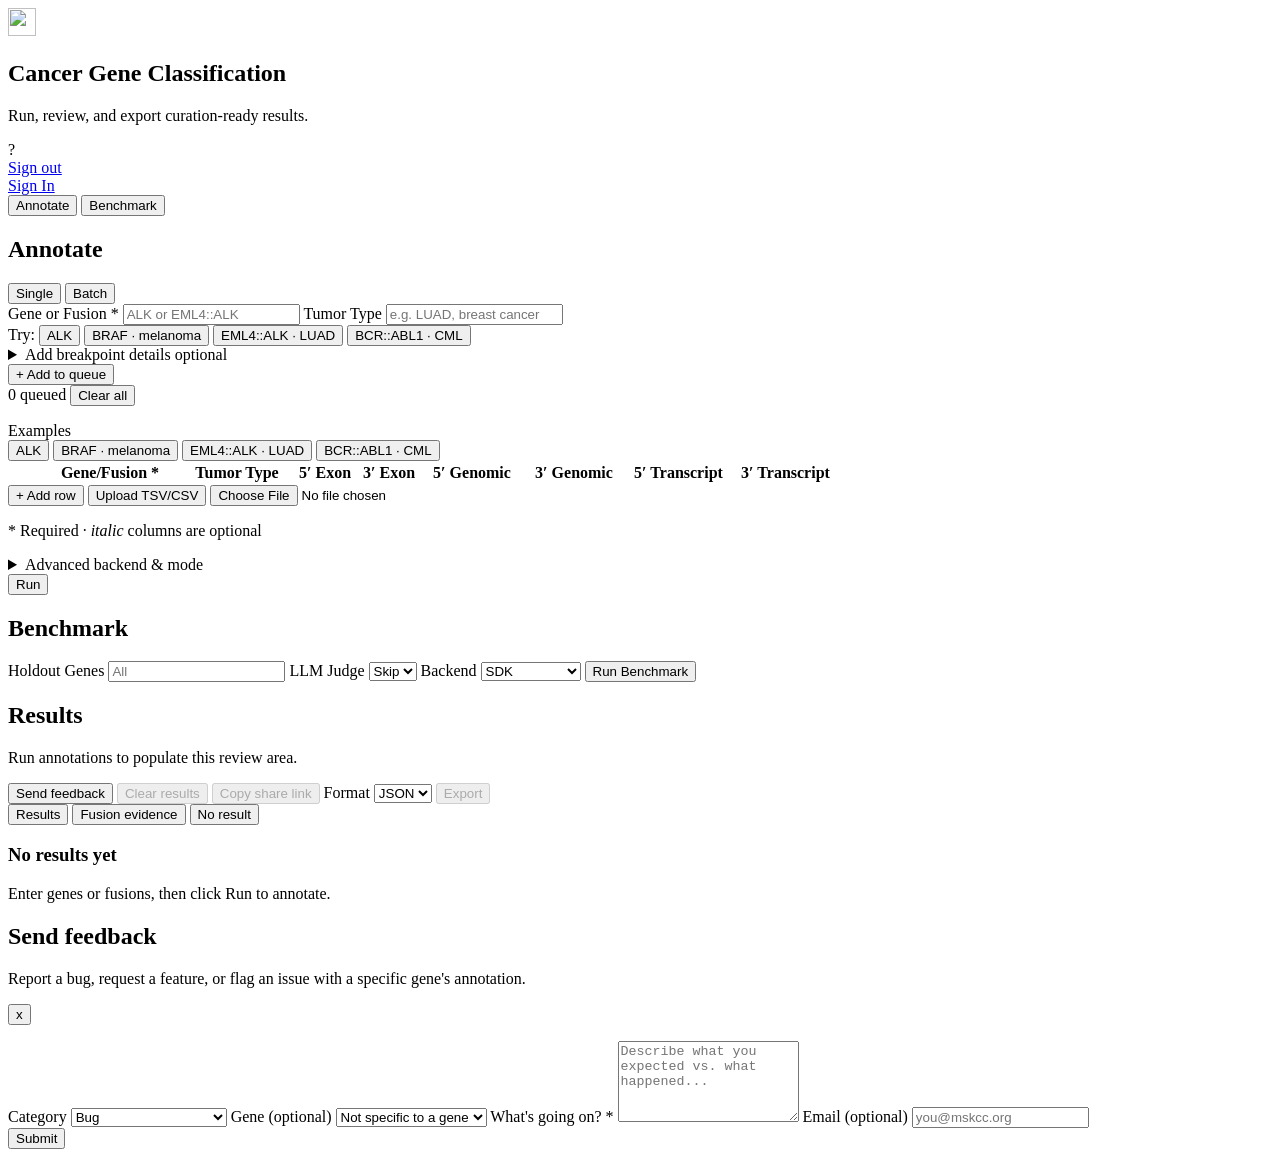
==== commit 18e9529d: "Add standalone login page and Datadog user identification tracking - Replace transparent sign-in mod" ====
--- a/src/static/index.html
+++ b/src/static/index.html
@@ -34,7 +34,7 @@
             <a class="signout-link" id="signout-btn" href="/auth/logout" title="Sign out">Sign out</a>
           </div>
           <div class="user-signin hidden" id="user-signin">
-            <a class="signin-button-sm" id="header-signin-btn" href="/auth/login">Sign In</a>
+            <a class="signin-button-sm" id="header-signin-btn" href="/login">Sign In</a>
           </div>
         </div>
 
@@ -321,54 +321,6 @@
       </section>
     </div>
 
-    <div class="modal-backdrop hidden" id="auth-gate-modal" role="presentation">
-      <section
-        class="setup-modal auth-modal"
-        role="dialog"
-        aria-modal="true"
-        aria-labelledby="auth-modal-title"
-      >
-        <div class="auth-gate-content">
-          <div class="auth-icon-wrap">
-            <svg class="lock-icon" viewBox="0 0 24 24" width="36" height="36" fill="none" stroke="currentColor" stroke-width="2" stroke-linecap="round" stroke-linejoin="round">
-              <rect x="3" y="11" width="18" height="11" rx="2" ry="2"></rect>
-              <path d="M7 11V7a5 5 0 0 1 10 0v4"></path>
-            </svg>
-          </div>
-          <h2 id="auth-modal-title">Sign in to Continue</h2>
-          <p class="auth-subtitle">
-            Access to the Cancer Gene Classification platform is restricted to authorized personnel.
-          </p>
-          <div class="allowed-domains-badge">
-            <span class="domain-pill">@mskcc.org</span>
-            <span class="domain-pill">@openevidence.com</span>
-          </div>
-          <div class="auth-actions">
-            <a class="saml-sign-in-btn hidden" id="modal-saml-signin-btn" href="/auth/saml/login">
-              <svg viewBox="0 0 24 24" width="20" height="20" class="sso-logo" fill="none" stroke="currentColor" stroke-width="2" stroke-linecap="round" stroke-linejoin="round">
-                <rect x="2" y="3" width="20" height="14" rx="2" ry="2"></rect>
-                <line x1="8" y1="21" x2="16" y2="21"></line>
-                <line x1="12" y1="17" x2="12" y2="21"></line>
-              </svg>
-              <span>Enterprise SSO (MSK Login)</span>
-            </a>
-            <a class="google-sign-in-btn" id="modal-google-signin-btn" href="/auth/login">
-              <svg viewBox="0 0 24 24" width="20" height="20" class="google-logo">
-                <path fill="#4285F4" d="M23.745 12.27c0-.7-.06-1.4-.19-2.07H12v4.51h6.6c-.29 1.52-1.14 2.82-2.4 3.68v3.05h3.88c2.27-2.09 3.665-5.17 3.665-9.17z"/>
-                <path fill="#34A853" d="M12 24c3.24 0 5.95-1.08 7.93-2.91l-3.88-3.05c-1.08.72-2.45 1.16-4.05 1.16-3.12 0-5.77-2.1-6.72-4.93H1.25v3.15C3.26 21.36 7.34 24 12 24z"/>
-                <path fill="#FBBC05" d="M5.28 14.27c-.25-.72-.38-1.49-.38-2.27s.13-1.55.38-2.27V6.58H1.25C.45 8.18 0 9.99 0 12s.45 3.82 1.25 5.42l4.03-3.15z"/>
-                <path fill="#EA4335" d="M12 4.75c1.77 0 3.35.61 4.6 1.8l3.42-3.42C17.95 1.19 15.24 0 12 0 7.34 0 3.26 2.64 1.25 6.58l4.03 3.15c.95-2.83 3.6-4.98 6.72-4.98z"/>
-              </svg>
-              <span>Sign in with Google</span>
-            </a>
-          </div>
-          <div class="auth-footnote">
-            Only verified accounts with <code>@mskcc.org</code> or <code>@openevidence.com</code> domains are permitted.
-          </div>
-        </div>
-      </section>
-    </div>
-
     <script src="/static/app.js"></script>
   </body>
 </html>
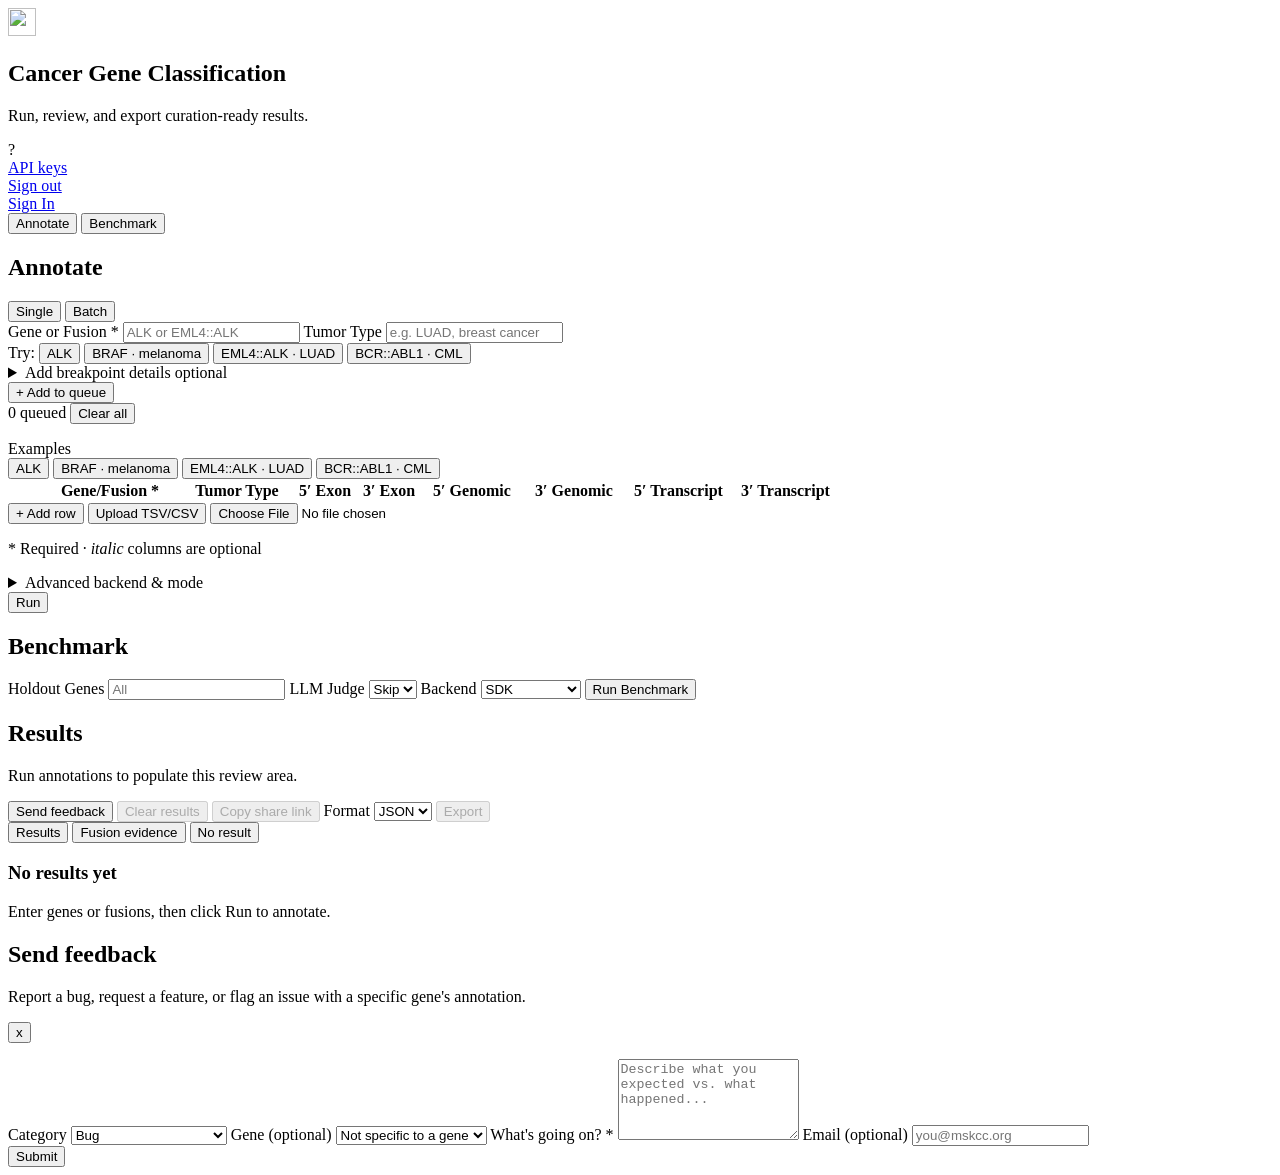
==== commit 4d81de56: "Add in-app API keys page (/api-keys) Signed-in users can create, list, and revoke their ACGC API key" ====
--- a/src/static/index.html
+++ b/src/static/index.html
@@ -30,6 +30,7 @@
                 <span class="user-role-badge" id="user-role"></span>
               </div>
               <span class="user-email" id="user-email"></span>
+              <a class="user-menu-link" id="api-keys-link" href="/api-keys">API keys</a>
             </div>
             <a class="signout-link" id="signout-btn" href="/auth/logout" title="Sign out">Sign out</a>
           </div>
